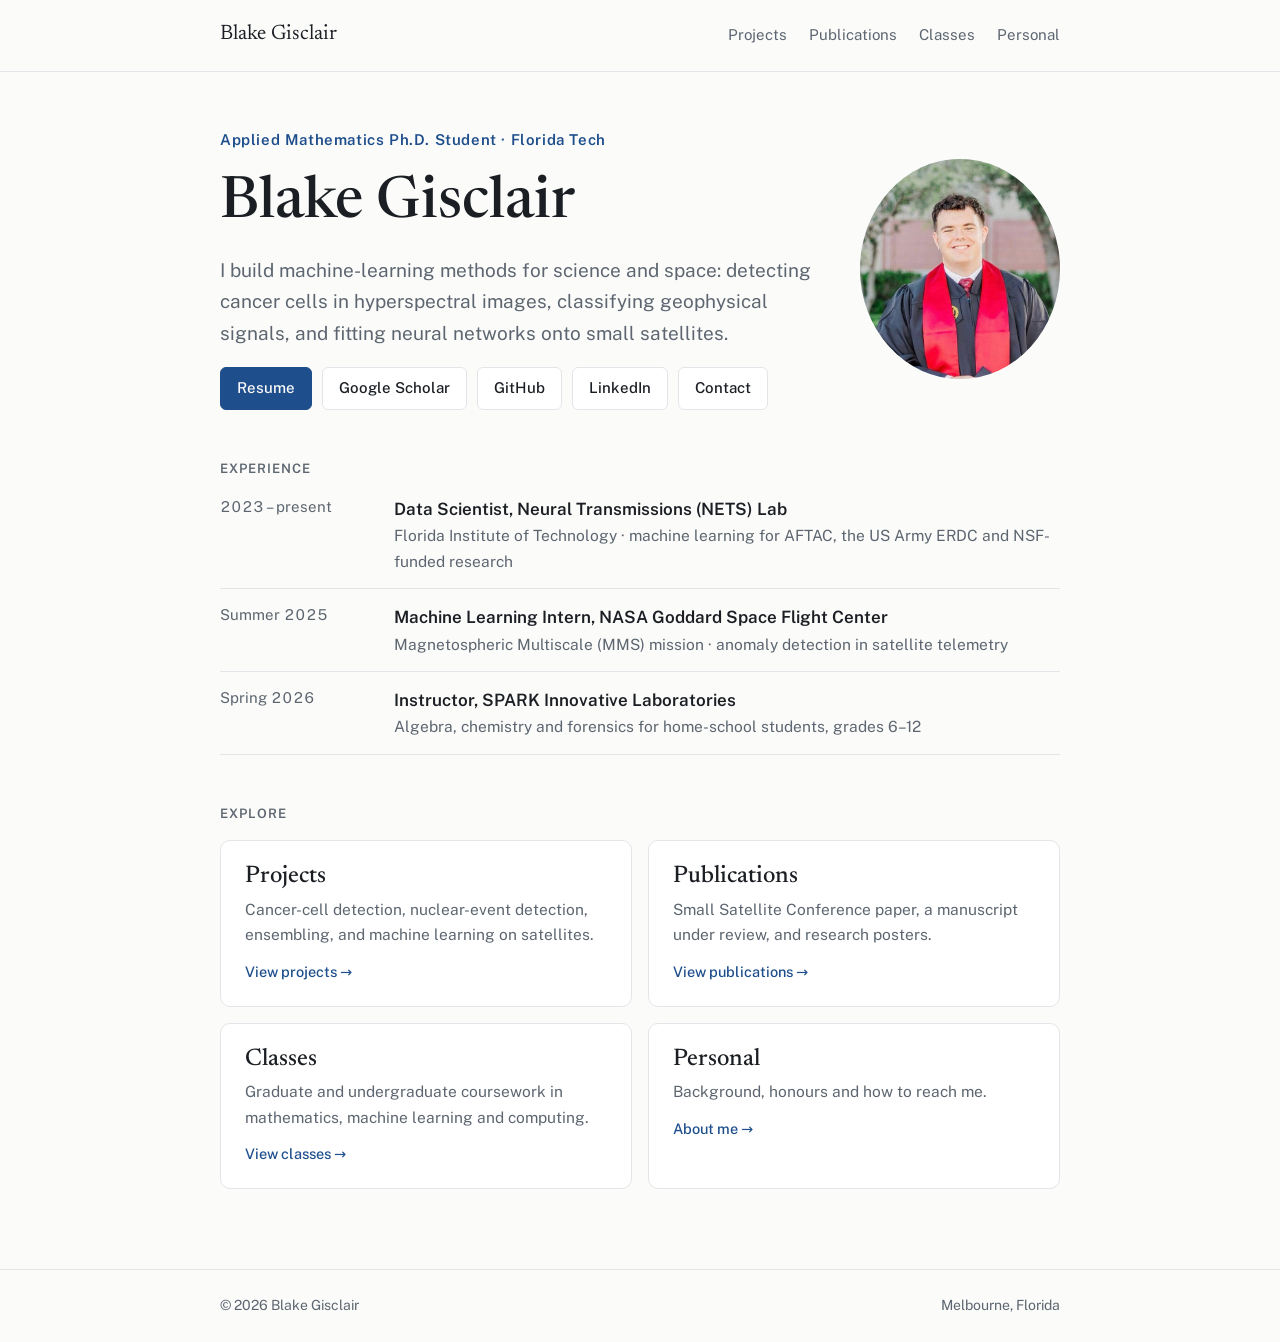
==== index.html @ 052c53a2 "Personal website: home, projects, publications, classes, personal pages Co-Authored-By: Claude Opus " ====
<!doctype html>
<html lang="en">
<head>
<meta charset="utf-8">
<meta name="viewport" content="width=device-width, initial-scale=1, viewport-fit=cover">
<title>Blake Gisclair</title>
<link rel="stylesheet" href="https://fonts.googleapis.com/css2?family=Newsreader:opsz,wght@6..72,500&family=Public+Sans:wght@400;500;600&display=swap">
<link rel="stylesheet" href="style.css">
<!-- Home page. Shared styles in style.css; sections live in projects.html,
     publications.html, personal.html and classes.html. -->

</head>
<body>

<nav class="site-nav" aria-label="Site">
  <div class="container">
    <a class="name" href="index.html">Blake Gisclair</a>
    <ul>
      <li><a href="projects.html">Projects</a></li>
      <li><a href="publications.html">Publications</a></li>
      <li><a href="classes.html">Classes</a></li>
      <li><a href="personal.html">Personal</a></li>
    </ul>
  </div>
</nav>

<main class="container">
  <section class="intro">
    <div class="text">
      <p class="kicker">Applied Mathematics Ph.D. Student &middot; Florida Tech</p>
      <h1>Blake Gisclair</h1>
      <p class="lede">I build machine-learning methods for science and space: detecting cancer cells in hyperspectral images, classifying geophysical signals, and fitting neural networks onto small satellites.</p>
      <div class="actions">
        <a class="btn primary" href="resume.pdf">Resume</a>
        <a class="btn" href="https://scholar.google.com/citations?user=Wwbbu2QAAAAJ&amp;hl=en">Google Scholar</a>
        <a class="btn" href="https://github.com/bgisclair2022">GitHub</a>
        <a class="btn" href="https://www.linkedin.com/in/blake-gisclair">LinkedIn</a>
        <a class="btn" href="personal.html#contact">Contact</a>
      </div>
    </div>
    <img class="portrait" src="photo.jpg" alt="Blake Gisclair in graduation gown on the Florida Tech campus" width="220" height="220">
  </section>

  <section class="stack" aria-labelledby="experience">
    <p class="section-label" id="experience">Experience</p>
    <ul class="timeline">
      <li>
        <span class="when">2023 &ndash; present</span>
        <div><b>Data Scientist, Neural Transmissions (NETS) Lab</b><div class="where">Florida Institute of Technology &middot; machine learning for AFTAC, the US Army ERDC and NSF-funded research</div></div>
      </li>
      <li>
        <span class="when">Summer 2025</span>
        <div><b>Machine Learning Intern, NASA Goddard Space Flight Center</b><div class="where">Magnetospheric Multiscale (MMS) mission &middot; anomaly detection in satellite telemetry</div></div>
      </li>
      <li>
        <span class="when">Spring 2026</span>
        <div><b>Instructor, SPARK Innovative Laboratories</b><div class="where">Algebra, chemistry and forensics for home-school students, grades 6&ndash;12</div></div>
      </li>
    </ul>
  </section>

  <section class="stack" aria-labelledby="explore">
    <p class="section-label" id="explore">Explore</p>
    <div class="tiles">
      <a class="tile" href="projects.html">
        <h2>Projects</h2>
        <p>Cancer-cell detection, nuclear-event detection, ensembling, and machine learning on satellites.</p>
        <span class="go">View projects &rarr;</span>
      </a>
      <a class="tile" href="publications.html">
        <h2>Publications</h2>
        <p>Small Satellite Conference paper, a manuscript under review, and research posters.</p>
        <span class="go">View publications &rarr;</span>
      </a>
      <a class="tile" href="classes.html">
        <h2>Classes</h2>
        <p>Graduate and undergraduate coursework in mathematics, machine learning and computing.</p>
        <span class="go">View classes &rarr;</span>
      </a>
      <a class="tile" href="personal.html">
        <h2>Personal</h2>
        <p>Background, honours and how to reach me.</p>
        <span class="go">About me &rarr;</span>
      </a>
    </div>
  </section>
</main>

<footer class="site-footer">
  <div class="container">
    <span>&copy; 2026 Blake Gisclair</span>
    <span>Melbourne, Florida</span>
  </div>
</footer>
</body>
</html>
---- style.css ----
/* Shared styles for every page of the site. Page content lives in index.html,
   projects.html, publications.html, personal.html and classes.html. */

/* Layout: one centred column under a top nav; home uses a two-column intro and a tile grid */
:root {
  --bg: #fbfbfa;
  --surface: #ffffff;
  --fg: #1b1f24;
  --muted: #5d6670;
  --rule: #e3e5e8;
  --accent: #1e4e8c;
  --accent-soft: #e8eef7;
  --display: "Newsreader", Georgia, "Times New Roman", serif;
  --body: "Public Sans", system-ui, -apple-system, "Segoe UI", sans-serif;
}
@media (prefers-color-scheme: dark) {
  :root:not([data-theme="light"]) {
    --bg: #121417; --surface: #1a1d21; --fg: #e8eaed; --muted: #a0a7b0;
    --rule: #2b2f35; --accent: #8db4ea; --accent-soft: #1d2836;
    color-scheme: dark;
  }
}
:root[data-theme="dark"] {
  --bg: #121417; --surface: #1a1d21; --fg: #e8eaed; --muted: #a0a7b0;
  --rule: #2b2f35; --accent: #8db4ea; --accent-soft: #1d2836;
  color-scheme: dark;
}

*, *::before, *::after { box-sizing: border-box; }
body { margin: 0; background: var(--bg); color: var(--fg); font-family: var(--body); font-size: 17px; line-height: 1.65; }
a { color: var(--accent); text-underline-offset: 3px; text-decoration-thickness: 1px; }
a:focus-visible { outline: 2px solid var(--accent); outline-offset: 3px; border-radius: 3px; }
h1, h2, h3 { font-family: var(--display); font-weight: 500; line-height: 1.15; margin: 0; text-wrap: balance; }
p { margin: 0; }
ul { margin: 0; }

.container {
  max-width: 880px; margin: 0 auto;
  padding-left: max(20px, env(safe-area-inset-left, 0px));
  padding-right: max(20px, env(safe-area-inset-right, 0px));
}

/* Top navigation */
.site-nav { border-bottom: 1px solid var(--rule); }
.site-nav .container { display: flex; align-items: center; justify-content: space-between; flex-wrap: wrap; gap: 8px 24px; padding-block: 18px; }
.site-nav .name { font-family: var(--display); font-size: 21px; color: var(--fg); text-decoration: none; }
.site-nav ul { list-style: none; padding: 0; display: flex; flex-wrap: wrap; gap: 4px 22px; font-size: 15px; }
.site-nav ul a { color: var(--muted); text-decoration: none; padding-block: 4px; }
.site-nav ul a:hover { color: var(--fg); }
.site-nav ul a[aria-current="page"] { color: var(--fg); border-bottom: 2px solid var(--accent); }

main.container { padding-block: 56px 80px; display: flex; flex-direction: column; gap: 48px; }
.page-head { display: flex; flex-direction: column; gap: 12px; max-width: 62ch; }
.page-head h1 { font-size: clamp(34px, 6vw, 46px); }
.lede { font-size: 19px; color: var(--muted); }

.site-footer { border-top: 1px solid var(--rule); color: var(--muted); font-size: 14px; }
.site-footer .container { padding-block: 24px; display: flex; justify-content: space-between; flex-wrap: wrap; gap: 8px 20px; }

/* Placeholder text the owner still has to fill in */
.ph { color: var(--muted); font-style: italic; }

/* Home: intro */
.intro { display: grid; grid-template-columns: minmax(0, 1fr) 200px; gap: 40px; align-items: center; }
.intro .text { display: flex; flex-direction: column; gap: 18px; }
.intro h1 { font-size: clamp(40px, 7vw, 58px); }
.portrait {
  width: 220px; aspect-ratio: 1; max-width: 100%; border-radius: 50%;
  object-fit: cover; object-position: 50% 22%; background: var(--accent-soft);
}
.kicker { font-size: 15px; font-weight: 600; letter-spacing: .04em; color: var(--accent); }
.actions { display: flex; flex-wrap: wrap; gap: 10px; }
.btn {
  display: inline-block; padding: 8px 16px; border-radius: 6px; font-size: 15px; font-weight: 500;
  text-decoration: none; border: 1px solid var(--rule); color: var(--fg); background: var(--surface);
}
.btn:hover { border-color: var(--accent); }
.btn.primary { background: var(--accent); border-color: var(--accent); color: var(--bg); }
@media (max-width: 640px) {
  .intro { grid-template-columns: minmax(0, 1fr); }
  .portrait { width: 140px; order: -1; }
}

/* Home: section tiles */
.tiles { display: grid; grid-template-columns: repeat(2, minmax(0, 1fr)); gap: 16px; }
.tile {
  display: flex; flex-direction: column; gap: 6px; padding: 22px 24px;
  background: var(--surface); border: 1px solid var(--rule); border-radius: 10px;
  color: var(--fg); text-decoration: none; transition: border-color .15s;
}
.tile:hover { border-color: var(--accent); }
.tile h2 { font-size: 24px; }
.tile p { color: var(--muted); font-size: 15.5px; }
.tile .go { color: var(--accent); font-size: 14.5px; font-weight: 500; margin-top: 6px; }
@media (max-width: 640px) { .tiles { grid-template-columns: minmax(0, 1fr); } }

.section-label { font-size: 13px; font-weight: 600; letter-spacing: .08em; text-transform: uppercase; color: var(--muted); }
.stack { display: flex; flex-direction: column; gap: 16px; }

/* Entries: projects, publications */
.entry { display: flex; flex-direction: column; gap: 12px; padding-top: 32px; border-top: 1px solid var(--rule); }
.entry:first-child { border-top: 0; padding-top: 0; }
.entry h2 { font-size: 28px; }
.entry h3 { font-size: 21px; }
.meta { font-size: 14.5px; color: var(--muted); }
.entry p, .entry ul { max-width: 65ch; }
.entry ul { padding-left: 20px; display: flex; flex-direction: column; gap: 6px; }
.tags { list-style: none; display: flex; flex-wrap: wrap; gap: 6px; padding: 0 !important; flex-direction: row !important; }
.tags li { font-size: 13px; padding: 2px 10px; border-radius: 999px; background: var(--accent-soft); color: var(--accent); }
.links { display: flex; flex-wrap: wrap; gap: 6px 16px; font-size: 15px; font-weight: 500; }

/* Pipeline figure on the projects page */
.flow { display: flex; flex-wrap: wrap; align-items: center; gap: 8px; font-size: 14.5px; }
.flow span.step { padding: 6px 12px; border: 1px solid var(--rule); border-radius: 6px; background: var(--surface); }
.flow span.arrow { color: var(--muted); }

/* Classes table */
.table-wrap { overflow-x: auto; }
table { width: 100%; border-collapse: collapse; font-size: 15.5px; }
th, td { text-align: left; padding: 10px 12px 10px 0; border-bottom: 1px solid var(--rule); vertical-align: top; }
th { font-size: 13px; font-weight: 600; letter-spacing: .06em; text-transform: uppercase; color: var(--muted); }
td.code { white-space: nowrap; font-variant-numeric: tabular-nums; color: var(--muted); }

/* Personal page */
.prose { display: flex; flex-direction: column; gap: 16px; max-width: 65ch; }
.facts { display: grid; grid-template-columns: max-content minmax(0, 1fr); gap: 8px 24px; font-size: 16px; }
.facts dt { color: var(--muted); }
.facts dd { margin: 0; }

/* Home: experience timeline */
.timeline { list-style: none; padding: 0; display: flex; flex-direction: column; }
.timeline li { display: grid; grid-template-columns: 150px minmax(0, 1fr); gap: 4px 24px; padding-block: 14px; border-bottom: 1px solid var(--rule); }
.timeline li:first-child { padding-top: 0; }
.timeline .when { color: var(--muted); font-size: 15px; font-variant-numeric: tabular-nums; }
.timeline b { font-weight: 600; }
.timeline .where { color: var(--muted); font-size: 15.5px; }
@media (max-width: 640px) { .timeline li { grid-template-columns: minmax(0, 1fr); } }

/* Classes: area headings above each table */
.area { display: flex; flex-direction: column; gap: 10px; }
.area h3 { font-size: 21px; }
.badge { font-size: 12.5px; font-weight: 600; color: var(--accent); background: var(--accent-soft); border-radius: 999px; padding: 1px 8px; margin-left: 6px; white-space: nowrap; }

/* Personal: honours list */
.plain { list-style: none; padding: 0; display: flex; flex-direction: column; gap: 6px; }

@media (prefers-reduced-motion: reduce) { .tile { transition: none; } }
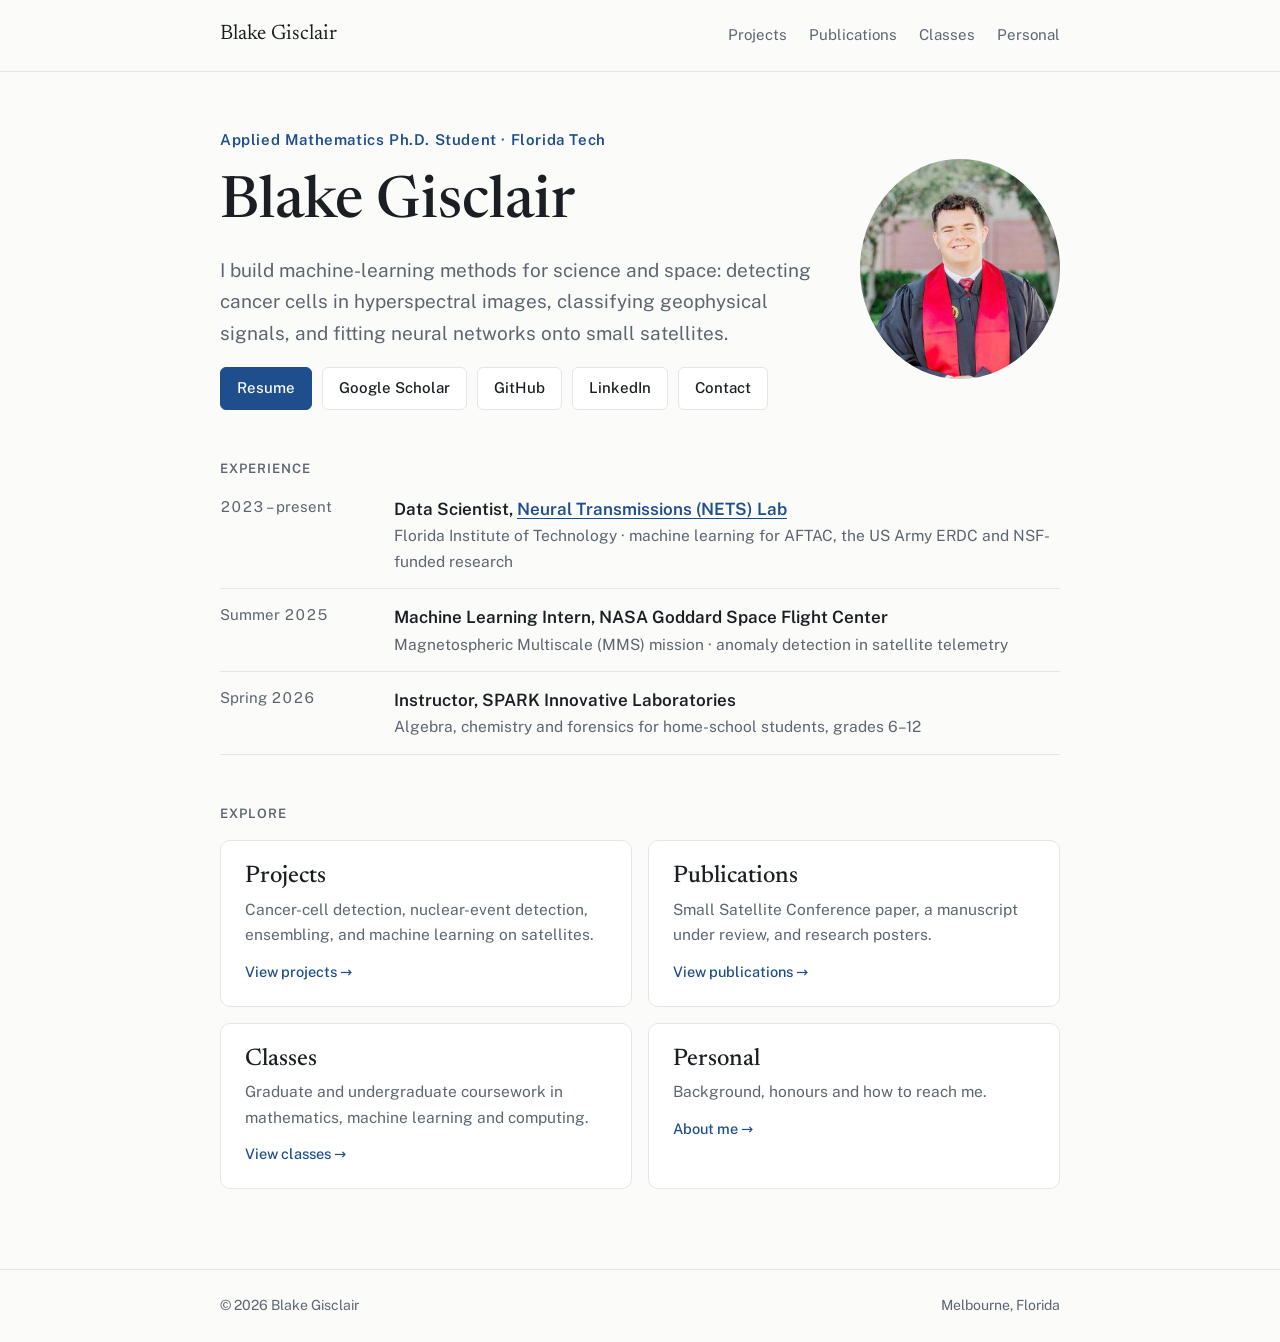
==== commit c55aefb1: "Link the NETS Lab site from home, projects and personal pages Co-Authored-By: Claude Opus 5.5 <norep" ====
--- a/index.html
+++ b/index.html
@@ -46,7 +46,7 @@
     <ul class="timeline">
       <li>
         <span class="when">2023 &ndash; present</span>
-        <div><b>Data Scientist, Neural Transmissions (NETS) Lab</b><div class="where">Florida Institute of Technology &middot; machine learning for AFTAC, the US Army ERDC and NSF-funded research</div></div>
+        <div><b>Data Scientist, <a href="https://neural-transmissions.github.io/">Neural Transmissions (NETS) Lab</a></b><div class="where">Florida Institute of Technology &middot; machine learning for AFTAC, the US Army ERDC and NSF-funded research</div></div>
       </li>
       <li>
         <span class="when">Summer 2025</span>
--- a/style.css
+++ b/style.css
@@ -120,6 +120,10 @@
 th, td { text-align: left; padding: 10px 12px 10px 0; border-bottom: 1px solid var(--rule); vertical-align: top; }
 th { font-size: 13px; font-weight: 600; letter-spacing: .06em; text-transform: uppercase; color: var(--muted); }
 td.code { white-space: nowrap; font-variant-numeric: tabular-nums; color: var(--muted); }
+th.grade, td.grade { text-align: center; padding-right: 0; width: 4.5em; }
+.gpa { display: flex; flex-wrap: wrap; gap: 12px 40px; margin: 6px 0 0; }
+.gpa dt { font-size: 13px; font-weight: 600; letter-spacing: .06em; text-transform: uppercase; color: var(--muted); }
+.gpa dd { margin: 0; font-family: var(--display); font-size: 34px; line-height: 1.1; font-variant-numeric: tabular-nums; }
 
 /* Personal page */
 .prose { display: flex; flex-direction: column; gap: 16px; max-width: 65ch; }
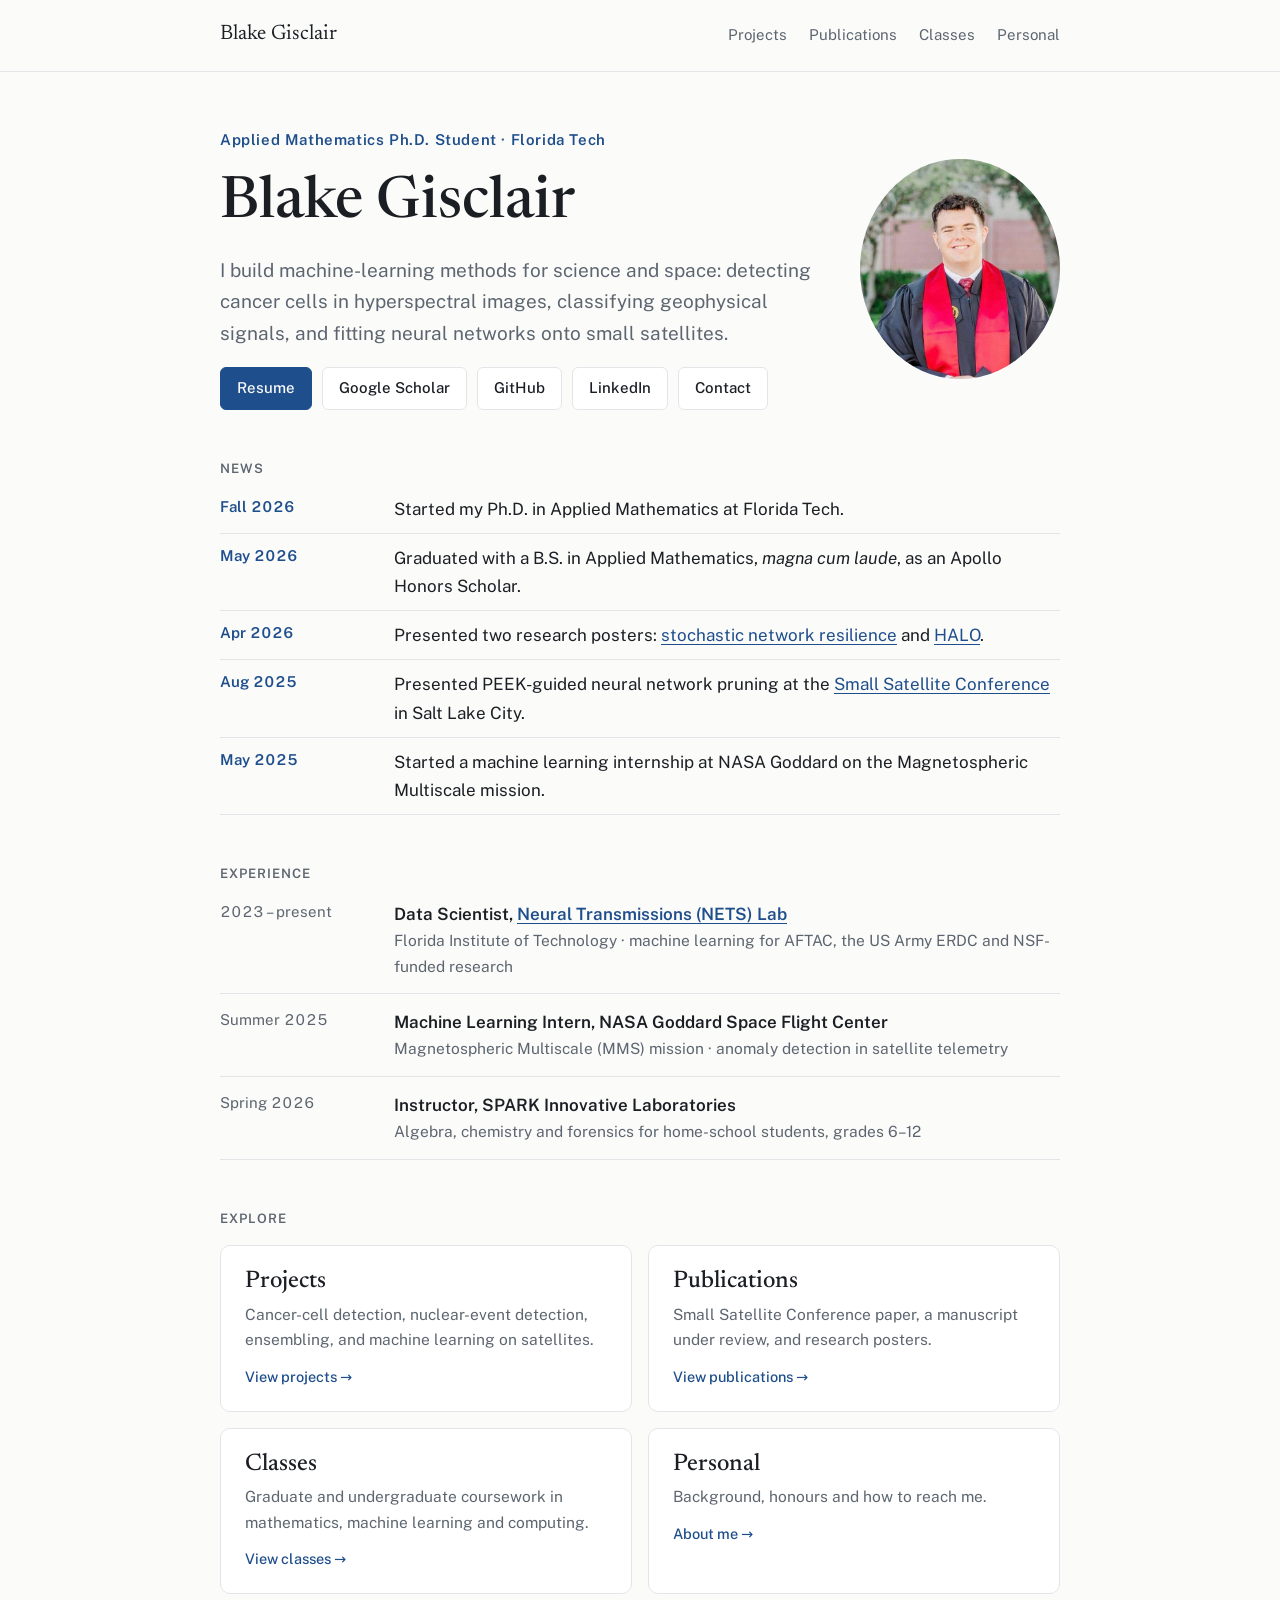
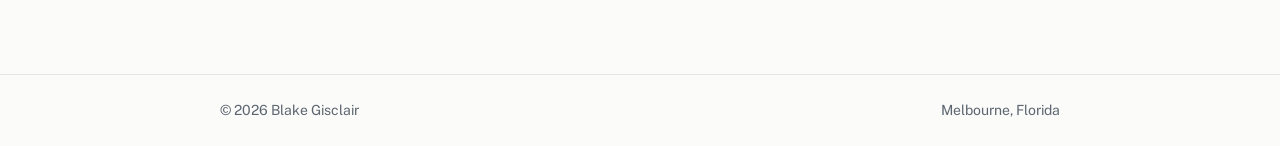
==== commit 369e3fc4: "Livelier site: project figures, home-page news, gentle hover and fade-in Figures come from the HALO " ====
--- a/index.html
+++ b/index.html
@@ -39,6 +39,18 @@
       </div>
     </div>
     <img class="portrait" src="photo.jpg" alt="Blake Gisclair in graduation gown on the Florida Tech campus" width="220" height="220">
+  </section>
+
+  <section class="stack" aria-labelledby="news">
+    <p class="section-label" id="news">News</p>
+    <!-- Newest first. To add an item, copy one <li> to the top. -->
+    <ul class="news">
+      <li><time datetime="2026-08">Fall 2026</time><span>Started my Ph.D. in Applied Mathematics at Florida Tech.</span></li>
+      <li><time datetime="2026-05">May 2026</time><span>Graduated with a B.S. in Applied Mathematics, <em>magna cum laude</em>, as an Apollo Honors Scholar.</span></li>
+      <li><time datetime="2026-04">Apr 2026</time><span>Presented two research posters: <a href="projects.html#stochastic">stochastic network resilience</a> and <a href="projects.html#satellites">HALO</a>.</span></li>
+      <li><time datetime="2025-08">Aug 2025</time><span>Presented PEEK-guided neural network pruning at the <a href="publications.html">Small Satellite Conference</a> in Salt Lake City.</span></li>
+      <li><time datetime="2025-05">May 2025</time><span>Started a machine learning internship at NASA Goddard on the Magnetospheric Multiscale mission.</span></li>
+    </ul>
   </section>
 
   <section class="stack" aria-labelledby="experience">
--- a/style.css
+++ b/style.css
@@ -86,9 +86,10 @@
 .tile {
   display: flex; flex-direction: column; gap: 6px; padding: 22px 24px;
   background: var(--surface); border: 1px solid var(--rule); border-radius: 10px;
-  color: var(--fg); text-decoration: none; transition: border-color .15s;
+  color: var(--fg); text-decoration: none;
+  transition: border-color .2s ease, transform .2s ease, box-shadow .2s ease;
 }
-.tile:hover { border-color: var(--accent); }
+.tile:hover { border-color: var(--accent); transform: translateY(-3px); box-shadow: 0 10px 24px -14px rgba(20, 40, 70, .35); }
 .tile h2 { font-size: 24px; }
 .tile p { color: var(--muted); font-size: 15.5px; }
 .tile .go { color: var(--accent); font-size: 14.5px; font-weight: 500; margin-top: 6px; }
@@ -108,6 +109,23 @@
 .tags { list-style: none; display: flex; flex-wrap: wrap; gap: 6px; padding: 0 !important; flex-direction: row !important; }
 .tags li { font-size: 13px; padding: 2px 10px; border-radius: 999px; background: var(--accent-soft); color: var(--accent); }
 .links { display: flex; flex-wrap: wrap; gap: 6px 16px; font-size: 15px; font-weight: 500; }
+
+/* Project figures: a fixed-ratio frame; photos fill it, diagrams sit inside it */
+.shot { margin: 0 0 4px; display: flex; flex-direction: column; gap: 8px; max-width: 720px; }
+.shot .frame { aspect-ratio: 16 / 9; max-width: 100%; overflow: hidden; border-radius: 10px; border: 1px solid var(--rule); background: #f4f6f8; }
+.shot img { display: block; width: 100%; height: 100%; transition: transform .5s ease; }
+.shot.cover img { object-fit: cover; }
+.shot.contain .frame { background: #ffffff; }
+.shot.contain img { object-fit: contain; padding: 12px; }
+.shot:hover img { transform: scale(1.03); }
+.shot figcaption { font-size: 14px; color: var(--muted); max-width: 65ch; }
+
+/* Home: news list */
+.news { list-style: none; padding: 0; display: flex; flex-direction: column; }
+.news li { display: grid; grid-template-columns: 150px minmax(0, 1fr); gap: 4px 24px; padding-block: 10px; border-bottom: 1px solid var(--rule); }
+.news li:first-child { padding-top: 0; }
+.news time { color: var(--accent); font-size: 15px; font-weight: 600; font-variant-numeric: tabular-nums; }
+@media (max-width: 640px) { .news li { grid-template-columns: minmax(0, 1fr); } }
 
 /* Pipeline figure on the projects page */
 .flow { display: flex; flex-wrap: wrap; align-items: center; gap: 8px; font-size: 14.5px; }
@@ -148,4 +166,13 @@
 /* Personal: honours list */
 .plain { list-style: none; padding: 0; display: flex; flex-direction: column; gap: 6px; }
 
-@media (prefers-reduced-motion: reduce) { .tile { transition: none; } }
+/* Motion: each page fades up gently on load */
+@keyframes page-in { from { opacity: 0; transform: translateY(6px); } to { opacity: 1; transform: none; } }
+main.container { animation: page-in .45s ease-out both; }
+
+@media (prefers-reduced-motion: reduce) {
+  main.container { animation: none; }
+  .tile, .shot img { transition: none; }
+  .tile:hover { transform: none; }
+  .shot:hover img { transform: none; }
+}
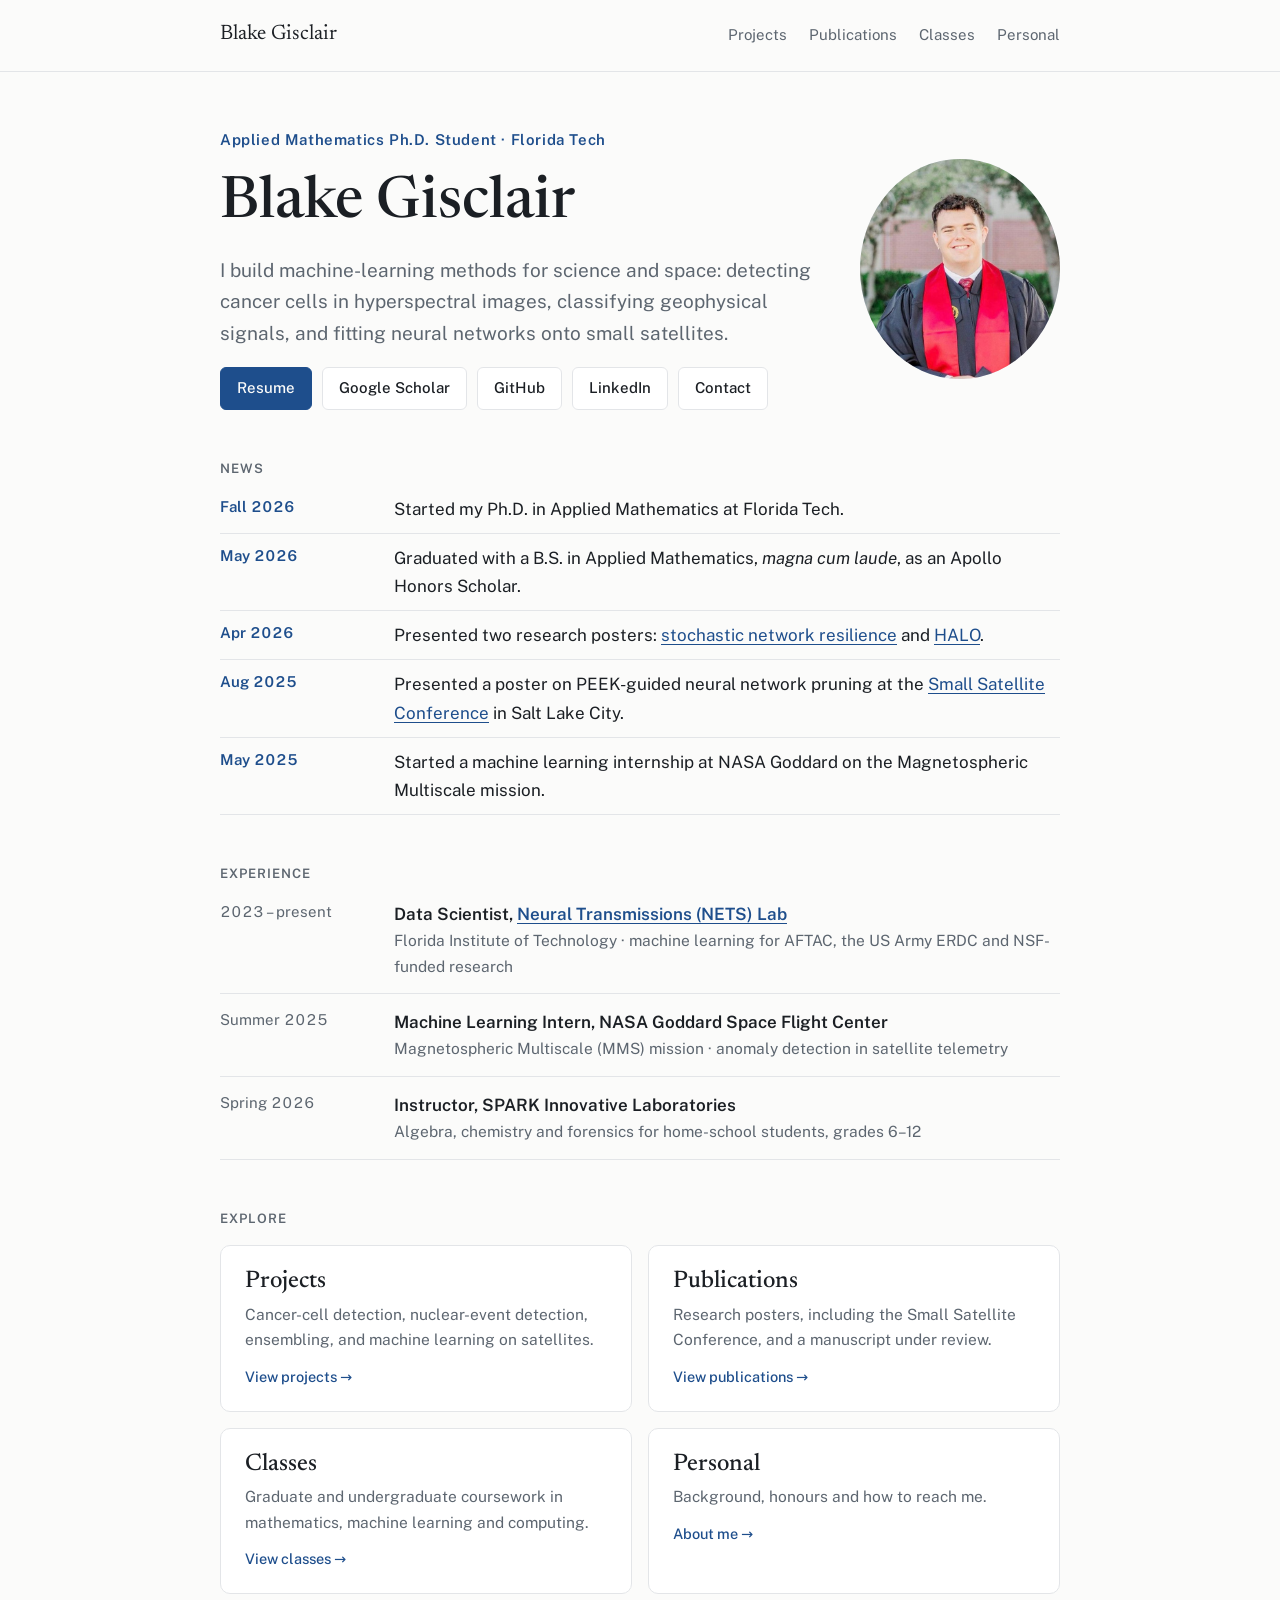
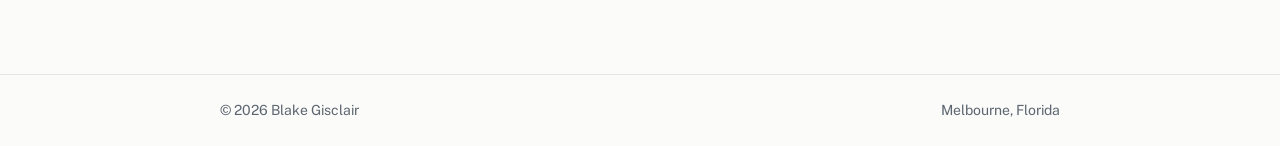
==== commit c9b47f9b: "SmallSat 2025 was a poster, not a paper Co-Authored-By: Claude Opus 5.5 <noreply@anthropic.com>" ====
--- a/index.html
+++ b/index.html
@@ -48,7 +48,7 @@
       <li><time datetime="2026-08">Fall 2026</time><span>Started my Ph.D. in Applied Mathematics at Florida Tech.</span></li>
       <li><time datetime="2026-05">May 2026</time><span>Graduated with a B.S. in Applied Mathematics, <em>magna cum laude</em>, as an Apollo Honors Scholar.</span></li>
       <li><time datetime="2026-04">Apr 2026</time><span>Presented two research posters: <a href="projects.html#stochastic">stochastic network resilience</a> and <a href="projects.html#satellites">HALO</a>.</span></li>
-      <li><time datetime="2025-08">Aug 2025</time><span>Presented PEEK-guided neural network pruning at the <a href="publications.html">Small Satellite Conference</a> in Salt Lake City.</span></li>
+      <li><time datetime="2025-08">Aug 2025</time><span>Presented a poster on PEEK-guided neural network pruning at the <a href="publications.html">Small Satellite Conference</a> in Salt Lake City.</span></li>
       <li><time datetime="2025-05">May 2025</time><span>Started a machine learning internship at NASA Goddard on the Magnetospheric Multiscale mission.</span></li>
     </ul>
   </section>
@@ -81,7 +81,7 @@
       </a>
       <a class="tile" href="publications.html">
         <h2>Publications</h2>
-        <p>Small Satellite Conference paper, a manuscript under review, and research posters.</p>
+        <p>Research posters, including the Small Satellite Conference, and a manuscript under review.</p>
         <span class="go">View publications &rarr;</span>
       </a>
       <a class="tile" href="classes.html">
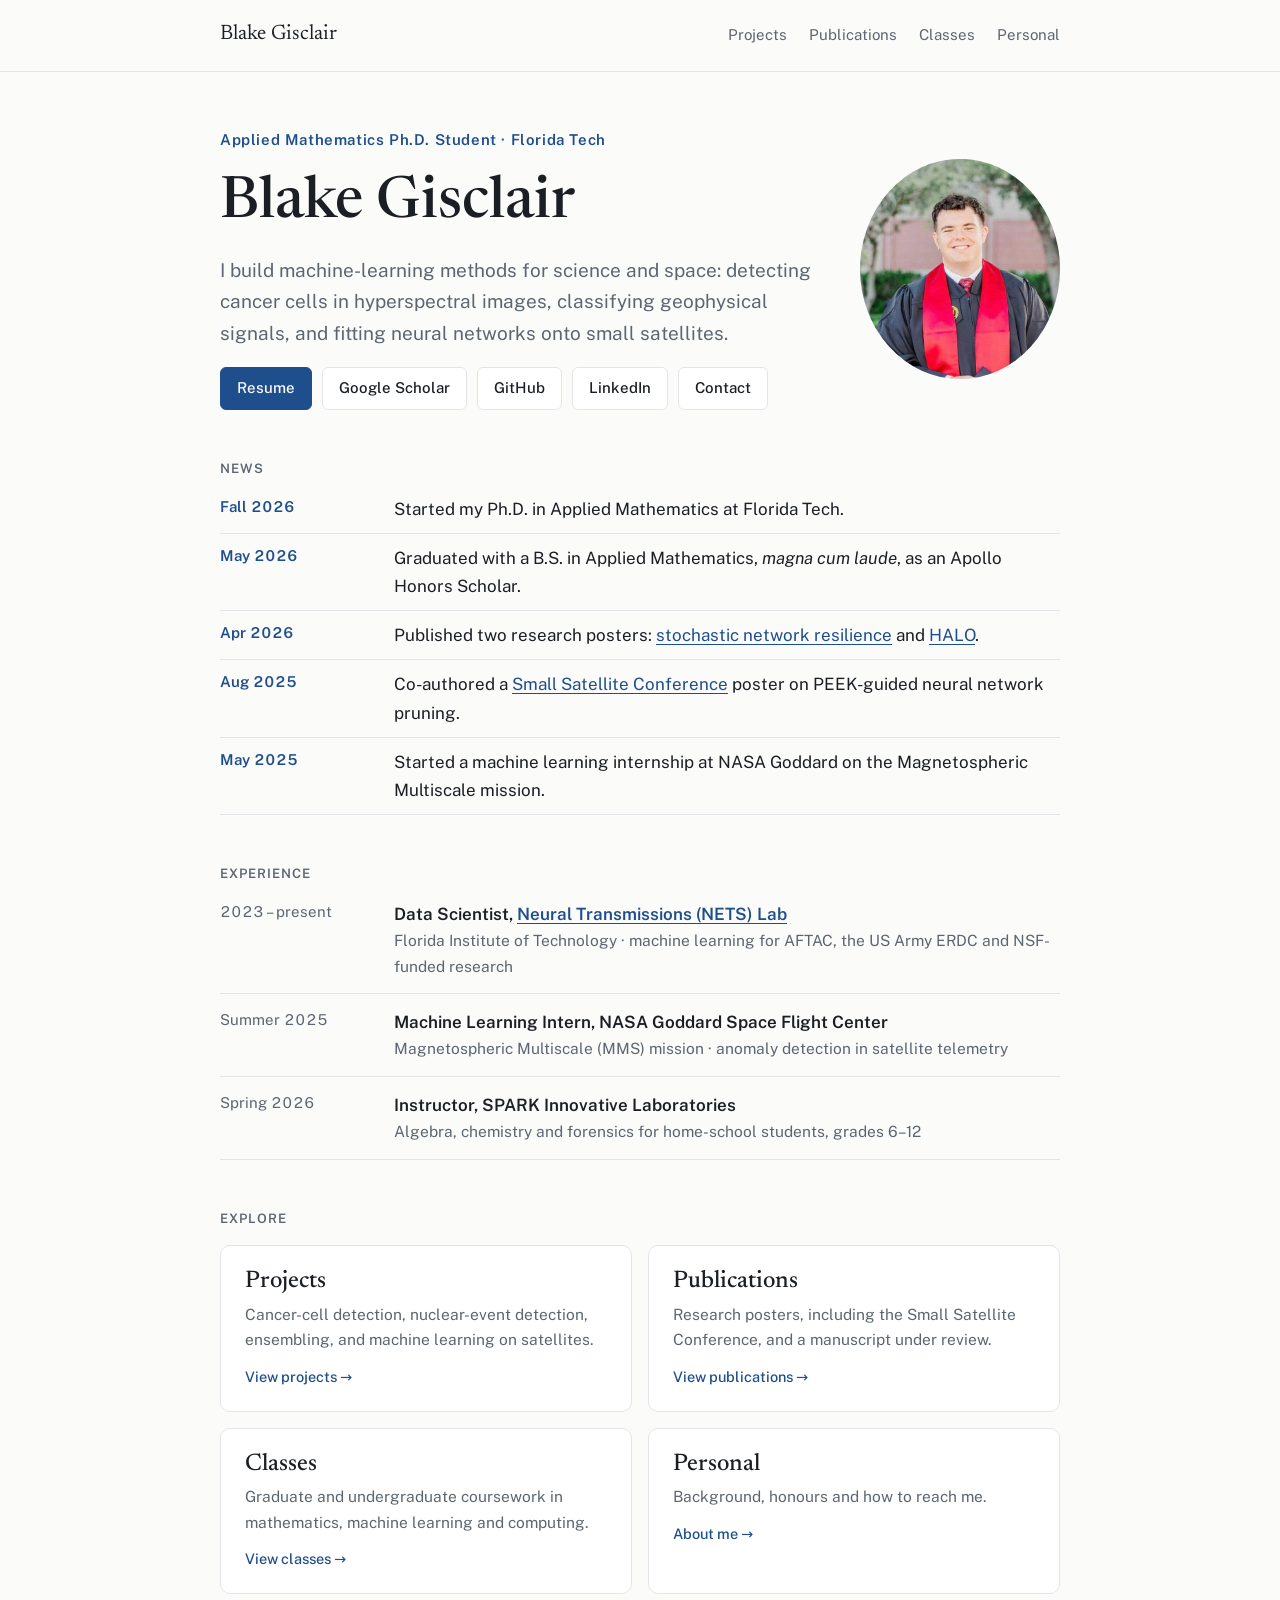
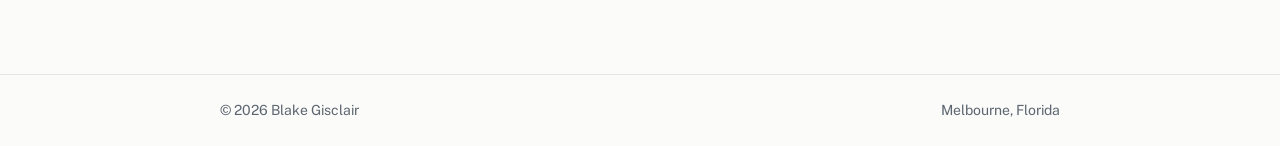
==== commit 2706712e: "Projects: split PEEK pruning and HALO, add PEEK figure; fix news wording The SmallSat entry gets its" ====
--- a/index.html
+++ b/index.html
@@ -47,8 +47,8 @@
     <ul class="news">
       <li><time datetime="2026-08">Fall 2026</time><span>Started my Ph.D. in Applied Mathematics at Florida Tech.</span></li>
       <li><time datetime="2026-05">May 2026</time><span>Graduated with a B.S. in Applied Mathematics, <em>magna cum laude</em>, as an Apollo Honors Scholar.</span></li>
-      <li><time datetime="2026-04">Apr 2026</time><span>Presented two research posters: <a href="projects.html#stochastic">stochastic network resilience</a> and <a href="projects.html#satellites">HALO</a>.</span></li>
-      <li><time datetime="2025-08">Aug 2025</time><span>Presented a poster on PEEK-guided neural network pruning at the <a href="publications.html">Small Satellite Conference</a> in Salt Lake City.</span></li>
+      <li><time datetime="2026-04">Apr 2026</time><span>Published two research posters: <a href="projects.html#stochastic">stochastic network resilience</a> and <a href="projects.html#halo">HALO</a>.</span></li>
+      <li><time datetime="2025-08">Aug 2025</time><span>Co-authored a <a href="publications.html">Small Satellite Conference</a> poster on PEEK-guided neural network pruning.</span></li>
       <li><time datetime="2025-05">May 2025</time><span>Started a machine learning internship at NASA Goddard on the Magnetospheric Multiscale mission.</span></li>
     </ul>
   </section>
--- a/style.css
+++ b/style.css
@@ -117,6 +117,8 @@
 .shot.cover img { object-fit: cover; }
 .shot.contain .frame { background: #ffffff; }
 .shot.contain img { object-fit: contain; padding: 12px; }
+.shot.natural .frame { aspect-ratio: auto; background: #0c0e12; }
+.shot.natural img { height: auto; }
 .shot:hover img { transform: scale(1.03); }
 .shot figcaption { font-size: 14px; color: var(--muted); max-width: 65ch; }
 
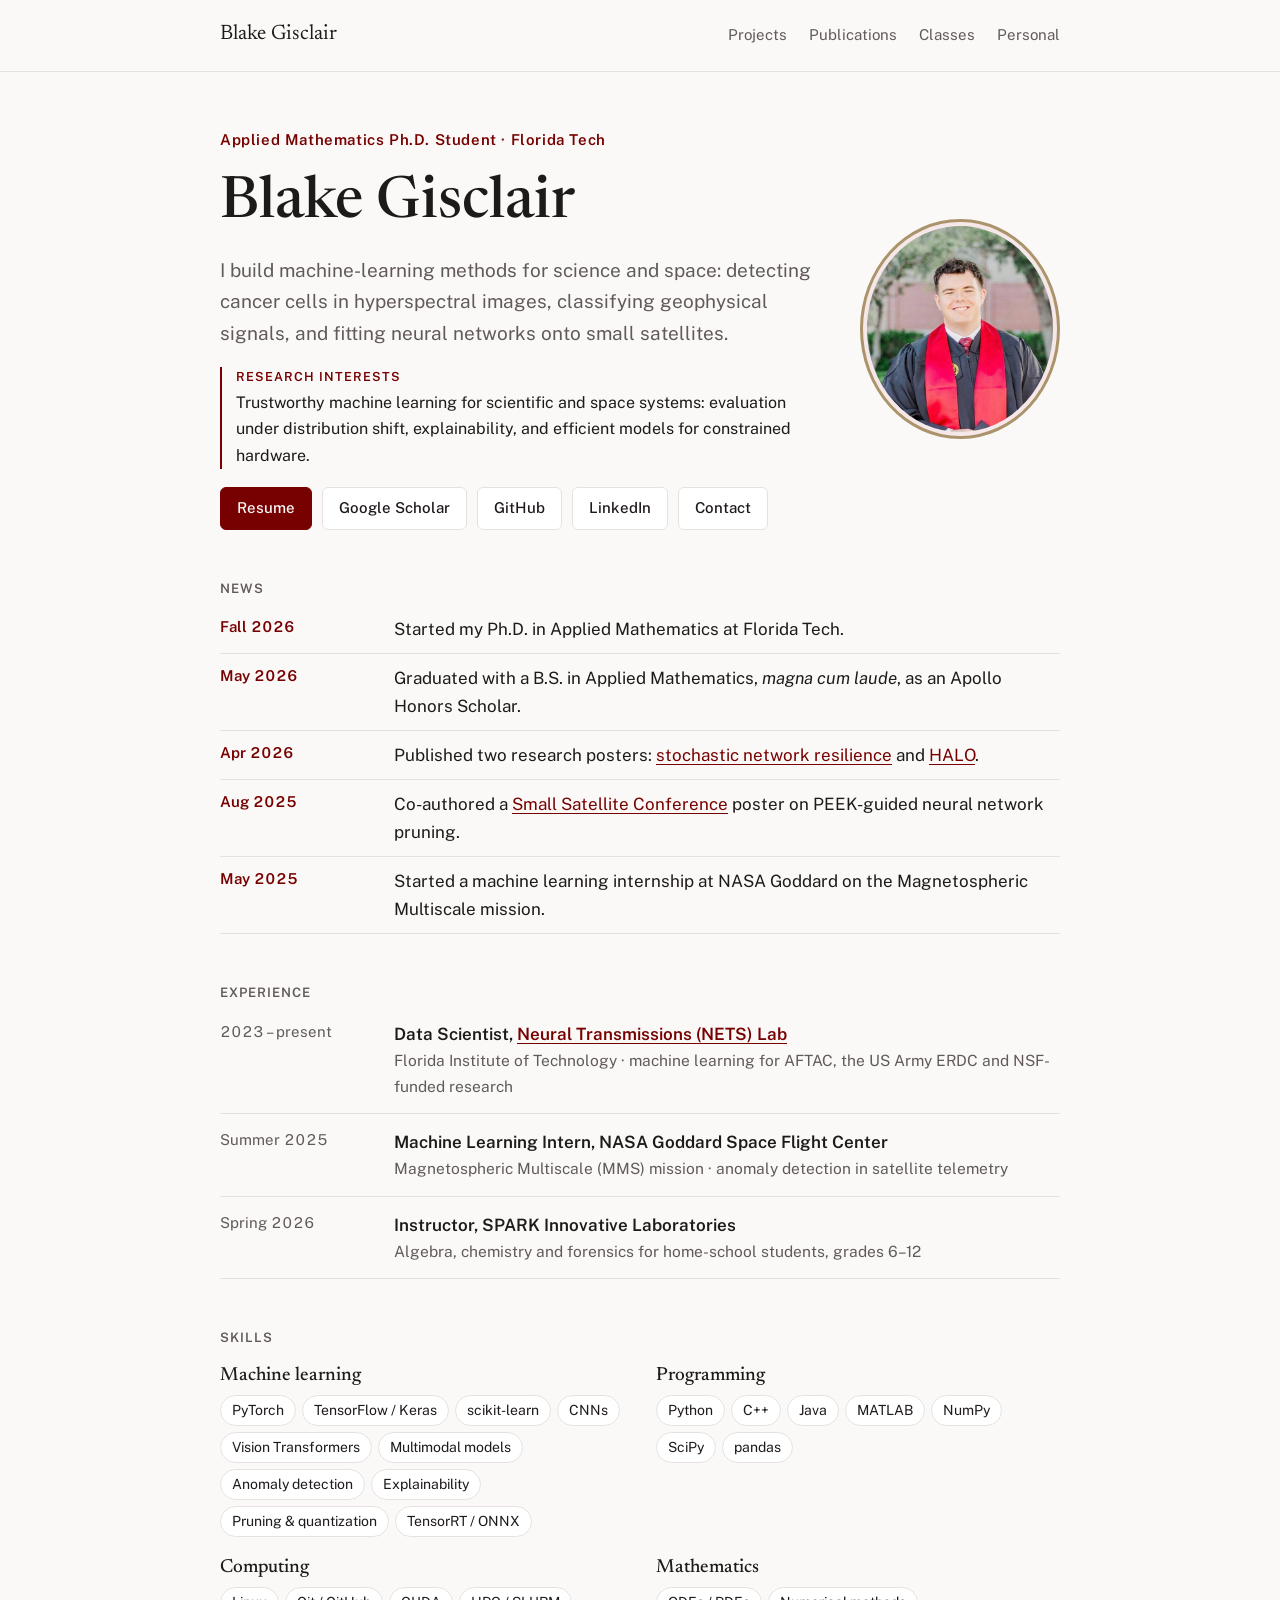
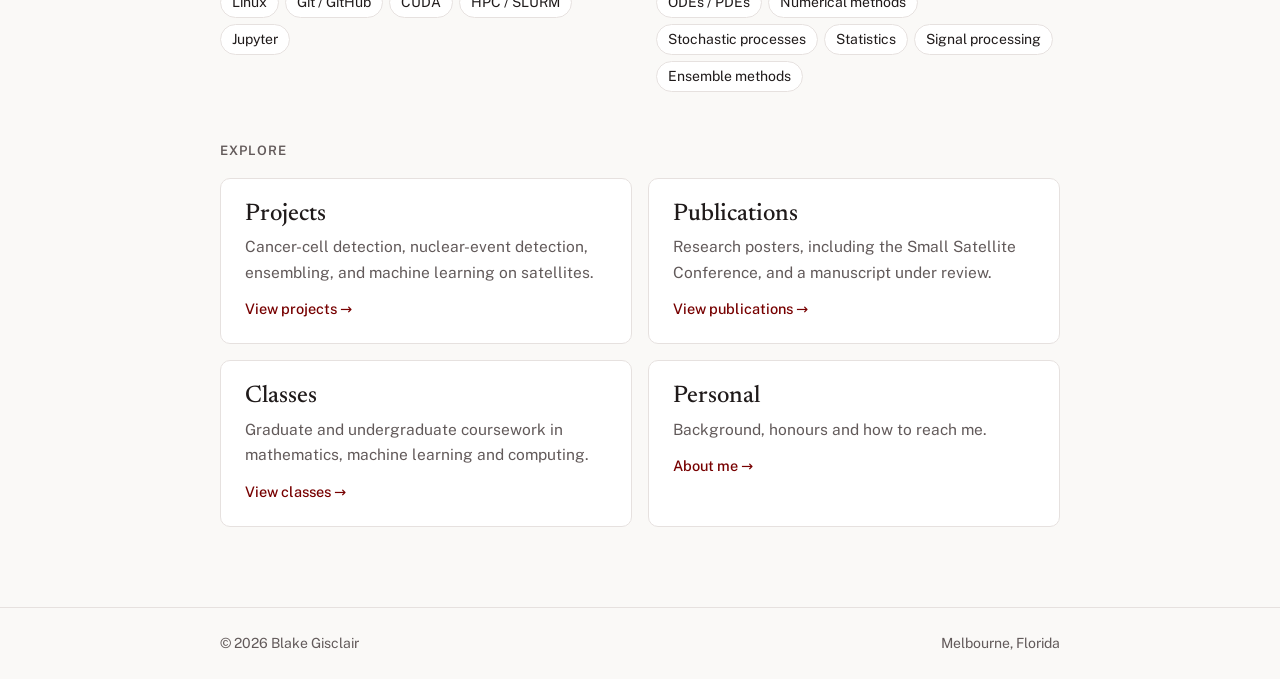
==== commit 08c21150: "Link previews, icons, skills, research interests, sitemap - og:/twitter tags, descriptions and canon" ====
--- a/index.html
+++ b/index.html
@@ -3,7 +3,22 @@
 <head>
 <meta charset="utf-8">
 <meta name="viewport" content="width=device-width, initial-scale=1, viewport-fit=cover">
-<title>Blake Gisclair</title>
+<title>Blake Gisclair | Machine Learning & Applied Mathematics</title>
+<meta name="description" content="Blake Gisclair, Applied Mathematics Ph.D. student at Florida Tech, builds machine learning for science and space: hyperspectral cancer detection and efficient, explainable models for small satellites.">
+<link rel="canonical" href="https://bgisclair2022.github.io/">
+<link rel="icon" href="favicon.ico" sizes="any">
+<link rel="icon" type="image/png" sizes="32x32" href="favicon-32.png">
+<link rel="apple-touch-icon" href="apple-touch-icon.png">
+<meta property="og:type" content="website">
+<meta property="og:site_name" content="Blake Gisclair">
+<meta property="og:title" content="Blake Gisclair | Machine Learning & Applied Mathematics">
+<meta property="og:description" content="Blake Gisclair, Applied Mathematics Ph.D. student at Florida Tech, builds machine learning for science and space: hyperspectral cancer detection and efficient, explainable models for small satellites.">
+<meta property="og:url" content="https://bgisclair2022.github.io/">
+<meta property="og:image" content="https://bgisclair2022.github.io/img/share.jpg">
+<meta property="og:image:width" content="1200">
+<meta property="og:image:height" content="630">
+<meta property="og:image:alt" content="Blake Gisclair, Applied Mathematics Ph.D. student">
+<meta name="twitter:card" content="summary_large_image">
 <link rel="stylesheet" href="https://fonts.googleapis.com/css2?family=Newsreader:opsz,wght@6..72,500&family=Public+Sans:wght@400;500;600&display=swap">
 <link rel="stylesheet" href="style.css">
 <!-- Home page. Shared styles in style.css; sections live in projects.html,
@@ -30,6 +45,7 @@
       <p class="kicker">Applied Mathematics Ph.D. Student &middot; Florida Tech</p>
       <h1>Blake Gisclair</h1>
       <p class="lede">I build machine-learning methods for science and space: detecting cancer cells in hyperspectral images, classifying geophysical signals, and fitting neural networks onto small satellites.</p>
+      <p class="interests"><span>Research interests</span> Trustworthy machine learning for scientific and space systems: evaluation under distribution shift, explainability, and efficient models for constrained hardware.</p>
       <div class="actions">
         <a class="btn primary" href="resume.pdf">Resume</a>
         <a class="btn" href="https://scholar.google.com/citations?user=Wwbbu2QAAAAJ&amp;hl=en">Google Scholar</a>
@@ -71,6 +87,16 @@
     </ul>
   </section>
 
+  <section class="stack" aria-labelledby="skills">
+    <p class="section-label" id="skills">Skills</p>
+    <div class="skill-groups">
+      <div class="skill-group"><h3>Machine learning</h3><ul class="chips"><li>PyTorch</li><li>TensorFlow / Keras</li><li>scikit-learn</li><li>CNNs</li><li>Vision Transformers</li><li>Multimodal models</li><li>Anomaly detection</li><li>Explainability</li><li>Pruning & quantization</li><li>TensorRT / ONNX</li></ul></div>
+      <div class="skill-group"><h3>Programming</h3><ul class="chips"><li>Python</li><li>C++</li><li>Java</li><li>MATLAB</li><li>NumPy</li><li>SciPy</li><li>pandas</li></ul></div>
+      <div class="skill-group"><h3>Computing</h3><ul class="chips"><li>Linux</li><li>Git / GitHub</li><li>CUDA</li><li>HPC / SLURM</li><li>Jupyter</li></ul></div>
+      <div class="skill-group"><h3>Mathematics</h3><ul class="chips"><li>ODEs / PDEs</li><li>Numerical methods</li><li>Stochastic processes</li><li>Statistics</li><li>Signal processing</li><li>Ensemble methods</li></ul></div>
+    </div>
+  </section>
+
   <section class="stack" aria-labelledby="explore">
     <p class="section-label" id="explore">Explore</p>
     <div class="tiles">
--- a/style.css
+++ b/style.css
@@ -3,30 +3,33 @@
 
 /* Layout: one centred column under a top nav; home uses a two-column intro and a tile grid */
 :root {
-  --bg: #fbfbfa;
+  /* Florida Tech crimson (#770000) and gold (#AB946C); gold is for lines only, too light for text */
+  --bg: #faf9f7;
   --surface: #ffffff;
-  --fg: #1b1f24;
-  --muted: #5d6670;
-  --rule: #e3e5e8;
-  --accent: #1e4e8c;
-  --accent-soft: #e8eef7;
+  --fg: #1f1a1a;
+  --muted: #625a5a;
+  --rule: #e6e1df;
+  --accent: #770000;
+  --accent-soft: #f6e8e8;
+  --gold: #ab946c;
   --display: "Newsreader", Georgia, "Times New Roman", serif;
   --body: "Public Sans", system-ui, -apple-system, "Segoe UI", sans-serif;
 }
 @media (prefers-color-scheme: dark) {
   :root:not([data-theme="light"]) {
-    --bg: #121417; --surface: #1a1d21; --fg: #e8eaed; --muted: #a0a7b0;
-    --rule: #2b2f35; --accent: #8db4ea; --accent-soft: #1d2836;
+    --bg: #0b0b0c; --surface: #151516; --fg: #ececec; --muted: #a3a3a6;
+    --rule: #2a2a2d; --accent: #e89a9a; --accent-soft: #2a1214; --gold: #c8b28a;
     color-scheme: dark;
   }
 }
 :root[data-theme="dark"] {
-  --bg: #121417; --surface: #1a1d21; --fg: #e8eaed; --muted: #a0a7b0;
-  --rule: #2b2f35; --accent: #8db4ea; --accent-soft: #1d2836;
+  --bg: #0b0b0c; --surface: #151516; --fg: #ececec; --muted: #a3a3a6;
+  --rule: #2a2a2d; --accent: #e89a9a; --accent-soft: #2a1214; --gold: #c8b28a;
   color-scheme: dark;
 }
 
 *, *::before, *::after { box-sizing: border-box; }
+[hidden] { display: none !important; }
 body { margin: 0; background: var(--bg); color: var(--fg); font-family: var(--body); font-size: 17px; line-height: 1.65; }
 a { color: var(--accent); text-underline-offset: 3px; text-decoration-thickness: 1px; }
 a:focus-visible { outline: 2px solid var(--accent); outline-offset: 3px; border-radius: 3px; }
@@ -47,7 +50,7 @@
 .site-nav ul { list-style: none; padding: 0; display: flex; flex-wrap: wrap; gap: 4px 22px; font-size: 15px; }
 .site-nav ul a { color: var(--muted); text-decoration: none; padding-block: 4px; }
 .site-nav ul a:hover { color: var(--fg); }
-.site-nav ul a[aria-current="page"] { color: var(--fg); border-bottom: 2px solid var(--accent); }
+.site-nav ul a[aria-current="page"] { color: var(--fg); border-bottom: 2px solid var(--gold); }
 
 main.container { padding-block: 56px 80px; display: flex; flex-direction: column; gap: 48px; }
 .page-head { display: flex; flex-direction: column; gap: 12px; max-width: 62ch; }
@@ -67,6 +70,7 @@
 .portrait {
   width: 220px; aspect-ratio: 1; max-width: 100%; border-radius: 50%;
   object-fit: cover; object-position: 50% 22%; background: var(--accent-soft);
+  border: 3px solid var(--gold); padding: 4px;
 }
 .kicker { font-size: 15px; font-weight: 600; letter-spacing: .04em; color: var(--accent); }
 .actions { display: flex; flex-wrap: wrap; gap: 10px; }
@@ -81,6 +85,16 @@
   .portrait { width: 140px; order: -1; }
 }
 
+/* Home: research interests line and skills */
+.interests { font-size: 16px; color: var(--fg); max-width: 62ch; padding-left: 14px; border-left: 2px solid var(--accent); }
+.interests span { display: block; font-size: 12.5px; font-weight: 600; letter-spacing: .08em; text-transform: uppercase; color: var(--accent); margin-bottom: 2px; }
+.skill-groups { display: grid; grid-template-columns: repeat(2, minmax(0, 1fr)); gap: 20px 32px; }
+@media (max-width: 640px) { .skill-groups { grid-template-columns: minmax(0, 1fr); } }
+.skill-group { display: flex; flex-direction: column; gap: 8px; min-width: 0; }
+.skill-group h3 { font-size: 19px; }
+.chips { list-style: none; padding: 0; display: flex; flex-wrap: wrap; gap: 6px; }
+.chips li { font-size: 14px; padding: 3px 11px; border-radius: 999px; border: 1px solid var(--rule); background: var(--surface); }
+
 /* Home: section tiles */
 .tiles { display: grid; grid-template-columns: repeat(2, minmax(0, 1fr)); gap: 16px; }
 .tile {
@@ -89,7 +103,7 @@
   color: var(--fg); text-decoration: none;
   transition: border-color .2s ease, transform .2s ease, box-shadow .2s ease;
 }
-.tile:hover { border-color: var(--accent); transform: translateY(-3px); box-shadow: 0 10px 24px -14px rgba(20, 40, 70, .35); }
+.tile:hover { border-color: var(--accent); transform: translateY(-3px); box-shadow: 0 10px 24px -14px rgba(70, 15, 15, .35); }
 .tile h2 { font-size: 24px; }
 .tile p { color: var(--muted); font-size: 15.5px; }
 .tile .go { color: var(--accent); font-size: 14.5px; font-weight: 500; margin-top: 6px; }
@@ -112,7 +126,7 @@
 
 /* Project figures: a fixed-ratio frame; photos fill it, diagrams sit inside it */
 .shot { margin: 0 0 4px; display: flex; flex-direction: column; gap: 8px; max-width: 720px; }
-.shot .frame { aspect-ratio: 16 / 9; max-width: 100%; overflow: hidden; border-radius: 10px; border: 1px solid var(--rule); background: #f4f6f8; }
+.shot .frame { aspect-ratio: 16 / 9; max-width: 100%; overflow: hidden; border-radius: 10px; border: 1px solid var(--rule); background: #f3f1ef; }
 .shot img { display: block; width: 100%; height: 100%; transition: transform .5s ease; }
 .shot.cover img { object-fit: cover; }
 .shot.contain .frame { background: #ffffff; }
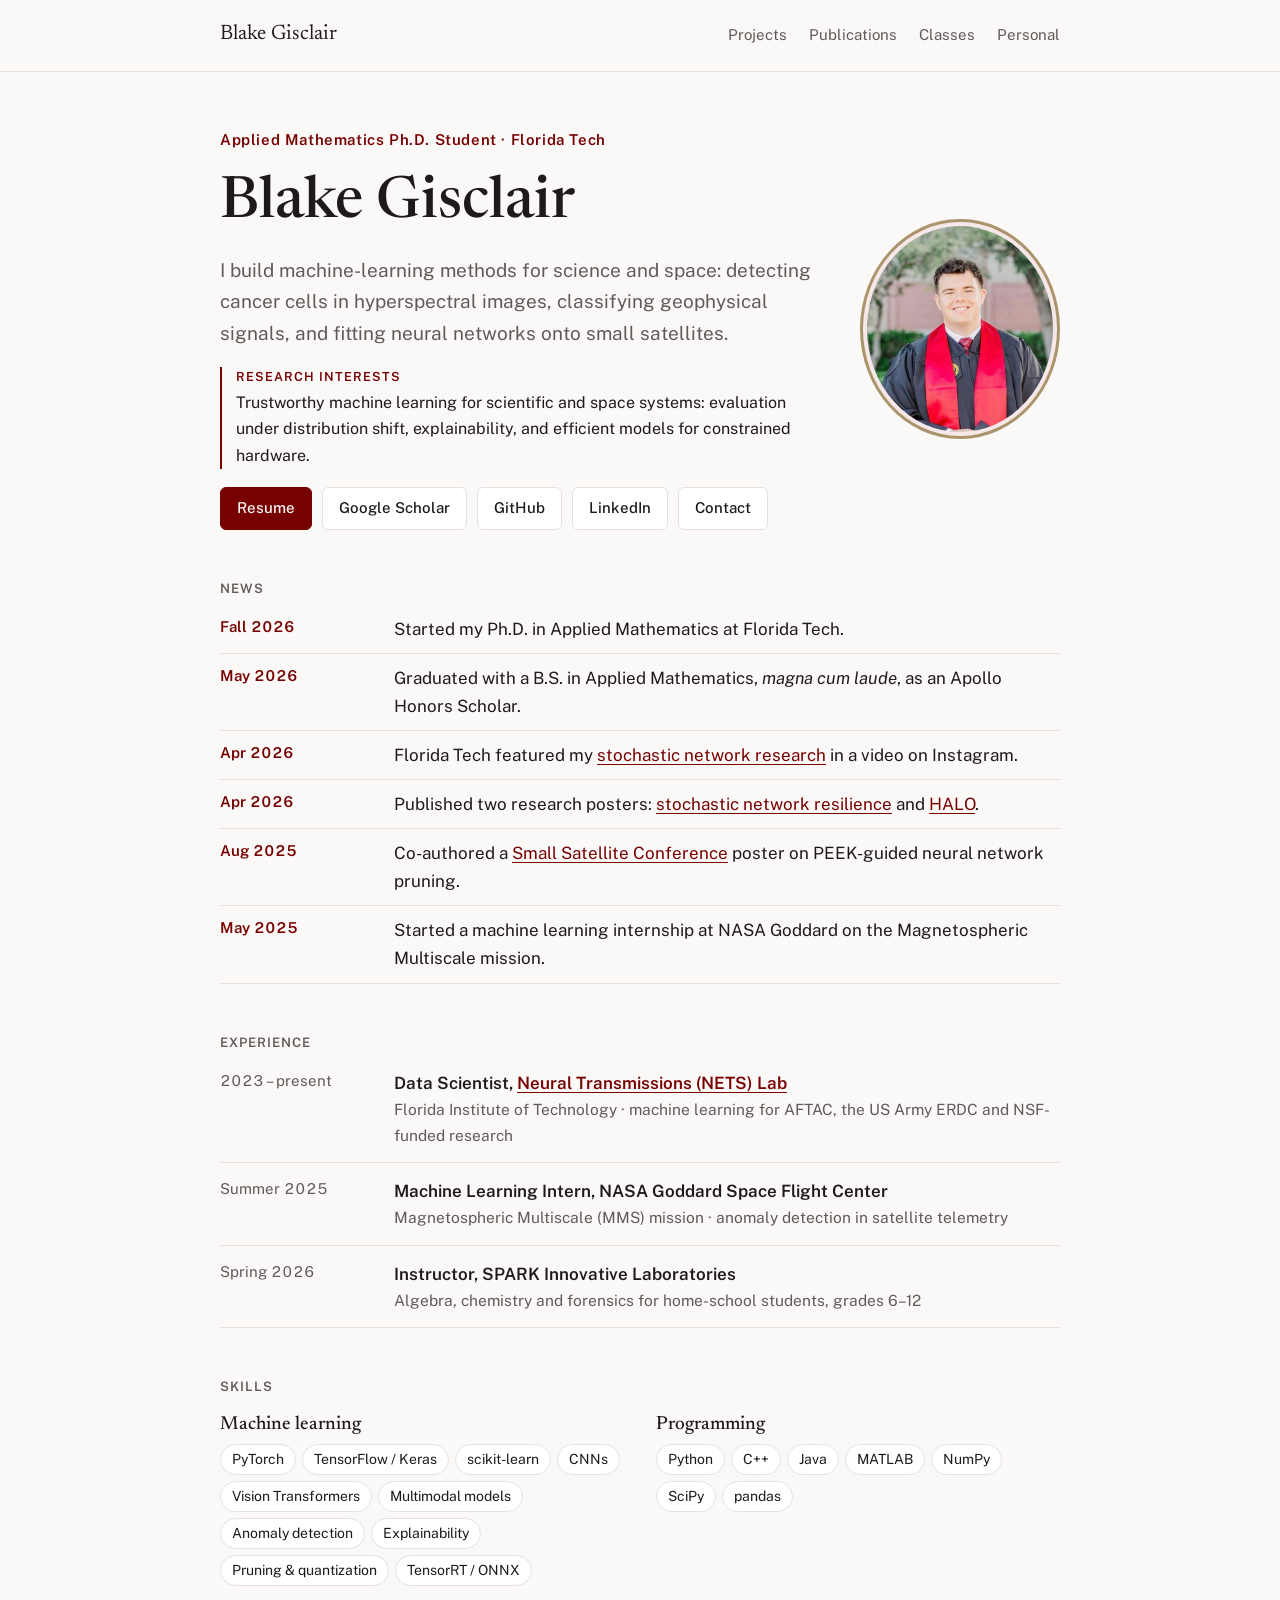
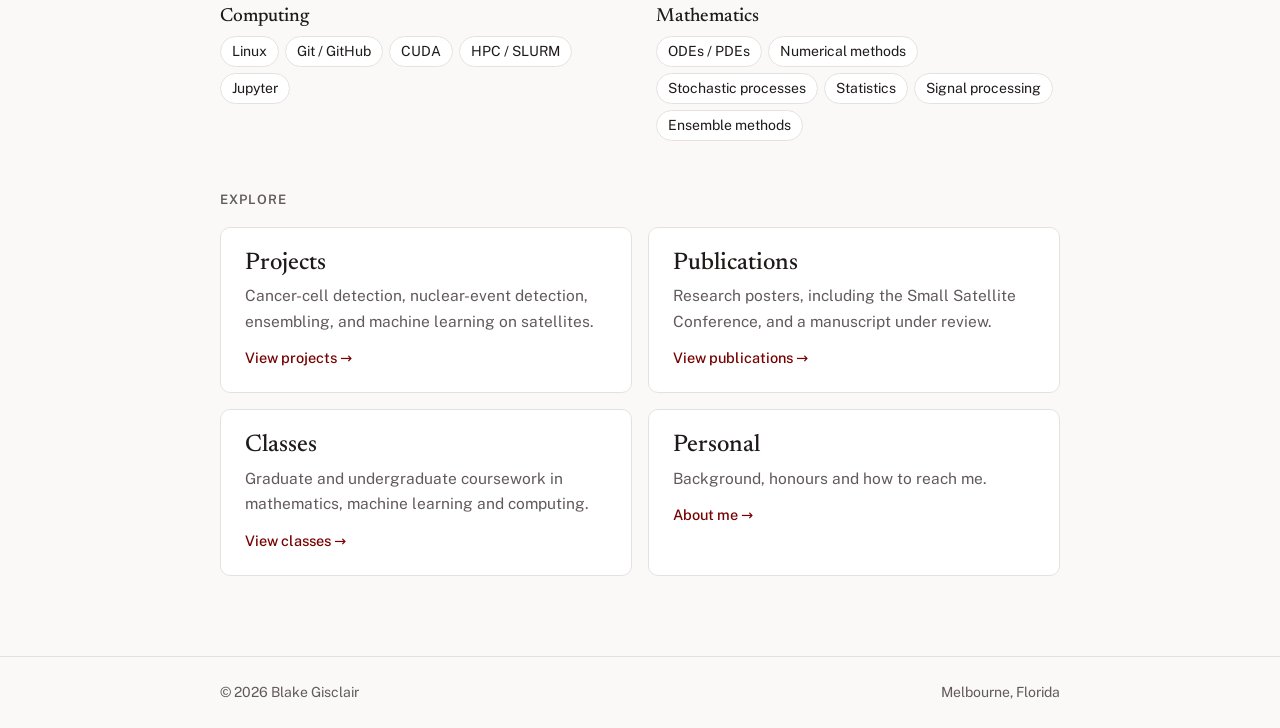
==== commit a41de13a: "Link Florida Tech's Instagram feature on the stochastic network research Co-Authored-By: Claude Opus" ====
--- a/index.html
+++ b/index.html
@@ -63,6 +63,7 @@
     <ul class="news">
       <li><time datetime="2026-08">Fall 2026</time><span>Started my Ph.D. in Applied Mathematics at Florida Tech.</span></li>
       <li><time datetime="2026-05">May 2026</time><span>Graduated with a B.S. in Applied Mathematics, <em>magna cum laude</em>, as an Apollo Honors Scholar.</span></li>
+      <li><time datetime="2026-04">Apr 2026</time><span>Florida Tech featured my <a href="https://www.instagram.com/reel/DW6ZrFrjjfx/">stochastic network research</a> in a video on Instagram.</span></li>
       <li><time datetime="2026-04">Apr 2026</time><span>Published two research posters: <a href="projects.html#stochastic">stochastic network resilience</a> and <a href="projects.html#halo">HALO</a>.</span></li>
       <li><time datetime="2025-08">Aug 2025</time><span>Co-authored a <a href="publications.html">Small Satellite Conference</a> poster on PEEK-guided neural network pruning.</span></li>
       <li><time datetime="2025-05">May 2025</time><span>Started a machine learning internship at NASA Goddard on the Magnetospheric Multiscale mission.</span></li>
